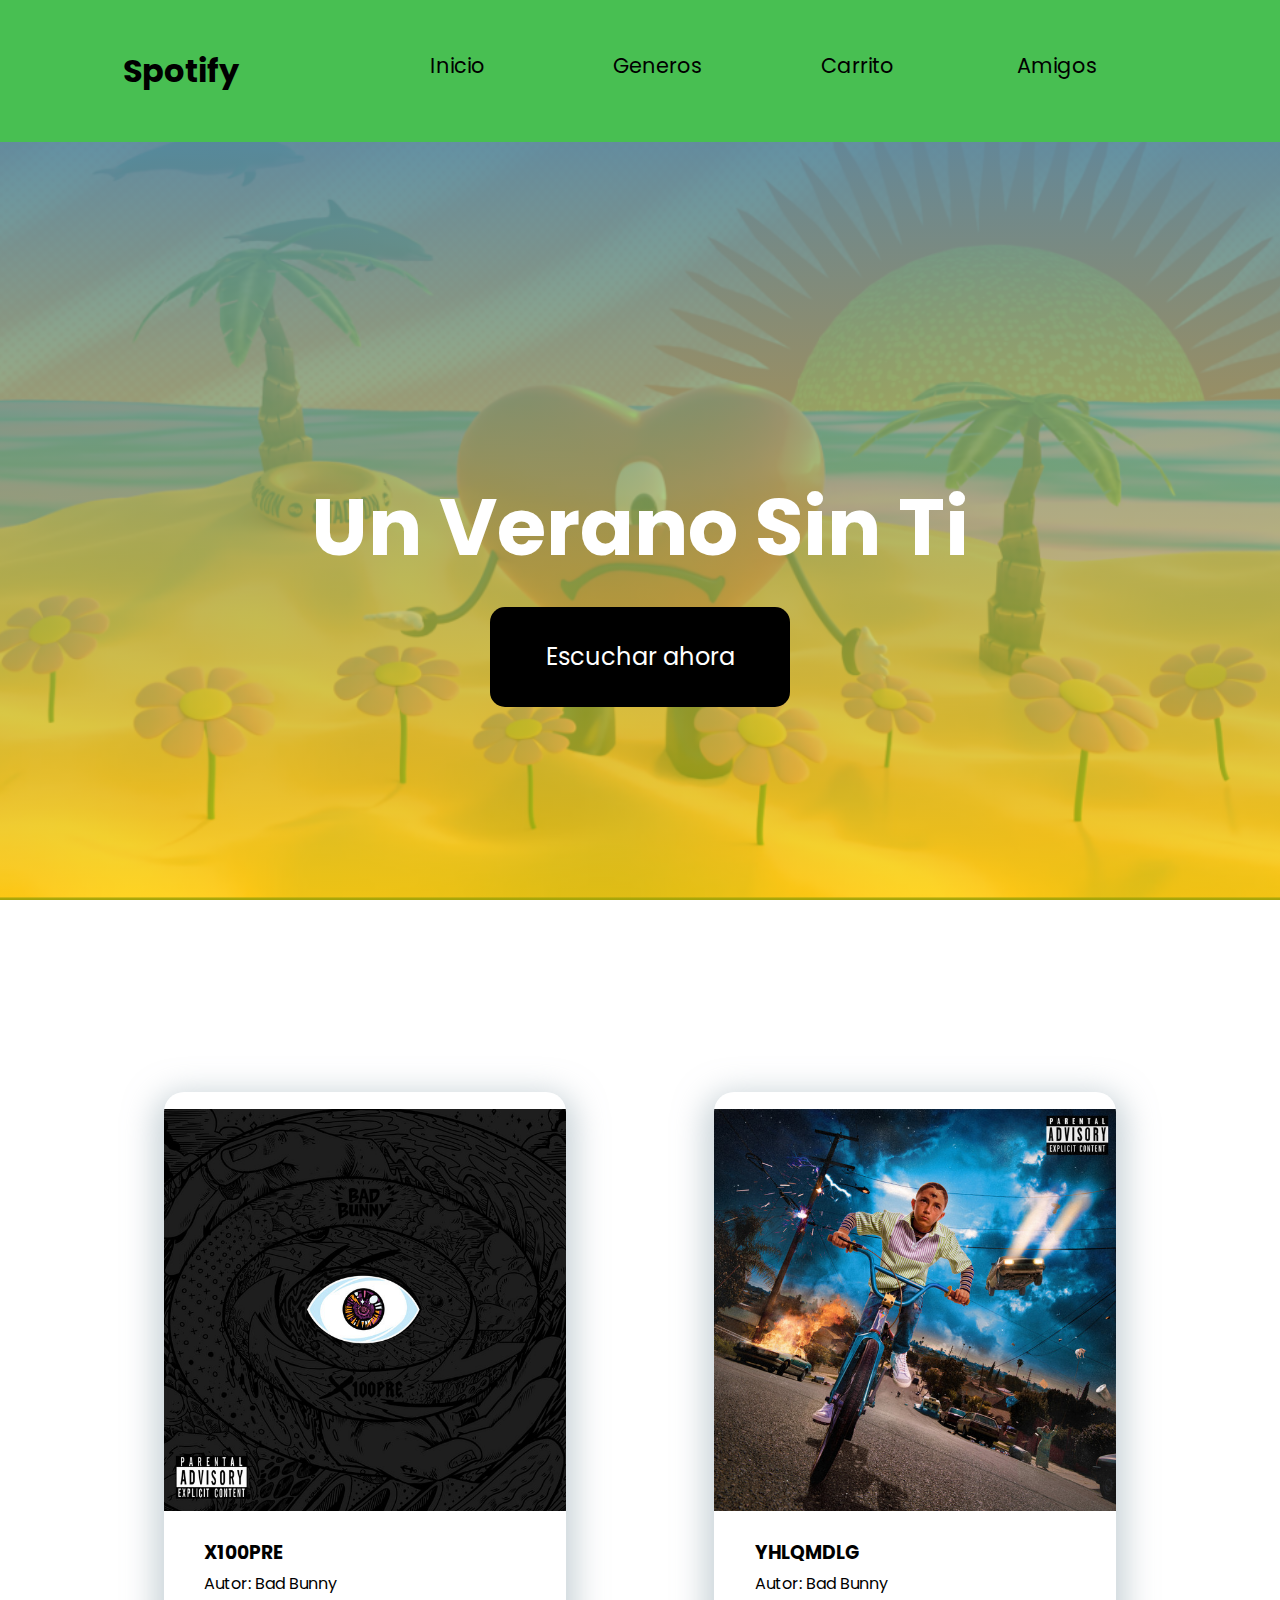
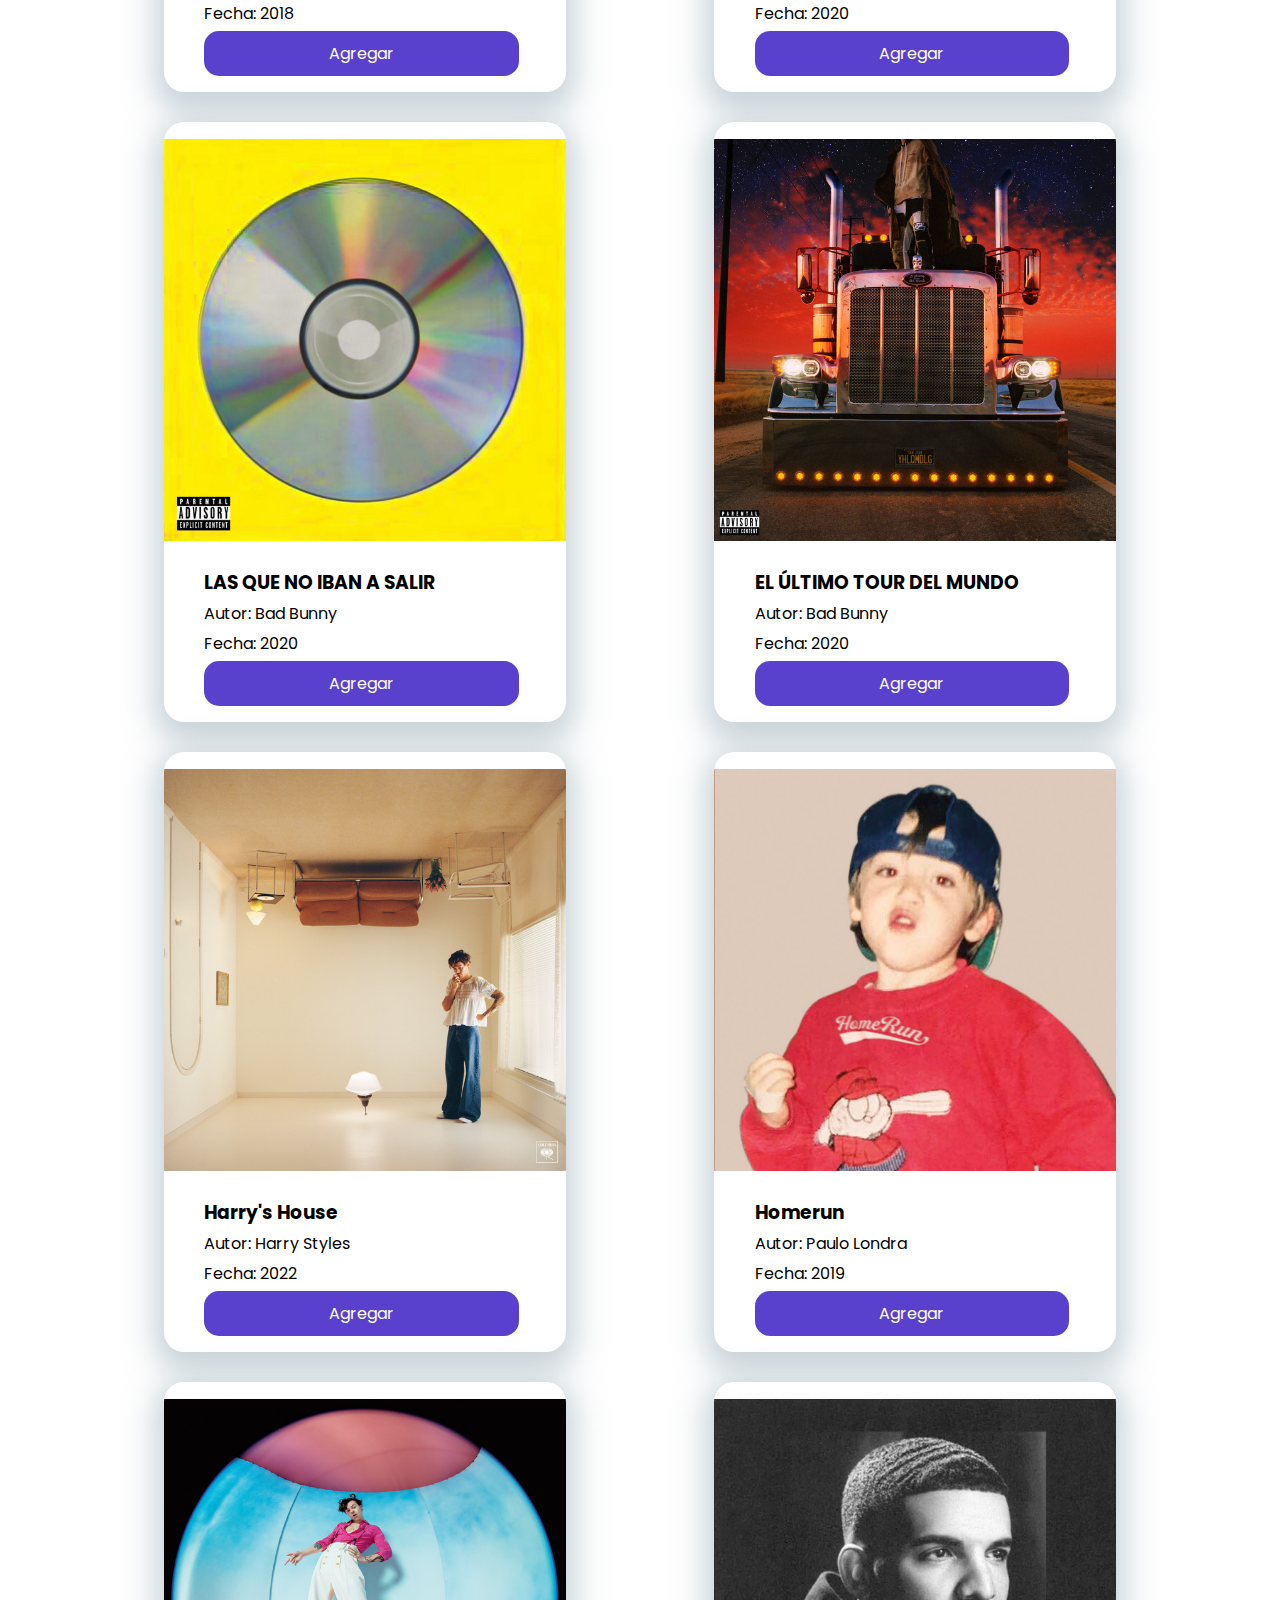
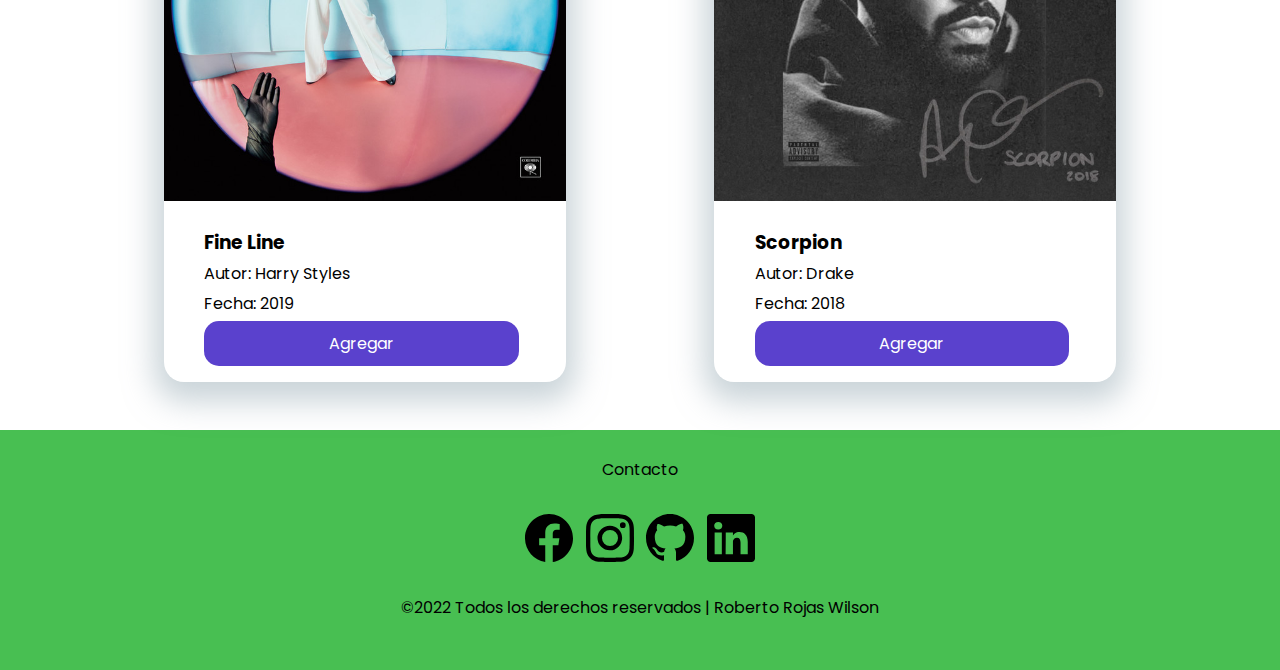
==== index.html @ 4269ed92 "Se movió el index.html a la carpeta raíz y se suavizaron las animaciones de las cards" ====
<!DOCTYPE html>
<html lang="en">
<head>
    <meta charset="UTF-8">
    <meta http-equiv="X-UA-Compatible" content="IE=edge">
    <meta name="viewport" content="width=device-width, initial-scale=1.0">
    <link rel="stylesheet" href="/CSS/estilos.css">
    <title>Spotify</title>
</head>
<body>
    <header class="header">
        <nav class="nav" id="nav">
            <div class="nav__container">
                <h1 class="nav__titulo">Spotify</h1>   
                <svg xmlns="http://www.w3.org/2000/svg" width="16" height="16" fill="currentColor" class="menu_button bi bi-list" viewBox="0 0 16 16">
                    <path fill-rule="evenodd" d="M2.5 12a.5.5 0 0 1 .5-.5h10a.5.5 0 0 1 0 1H3a.5.5 0 0 1-.5-.5zm0-4a.5.5 0 0 1 .5-.5h10a.5.5 0 0 1 0 1H3a.5.5 0 0 1-.5-.5zm0-4a.5.5 0 0 1 .5-.5h10a.5.5 0 0 1 0 1H3a.5.5 0 0 1-.5-.5z"/>
                  </svg> 
                <div class="nav__links">
                    <a href="#" class="nav__link">Inicio</a>

                    <div class="nav__link nav__link--generos">
                        <a href="#" class="nav__link">Generos</a>
                        <ul class="nav__link--listaGeneros">
                            <li class="nav__gen">Regetón</li>
                            <li class="nav__gen">Hip hop</li>
                            <li class="nav__gen">Rock</li>
                            <li class="nav__gen">Rap</li>
                            <li class="nav__gen">Trap</li>
                        </ul> 
                    </div>
                    
                    <div class="nav__link nav__link--carrito">
                        <a href="#" class="nav__link link_carrito">Carrito</a>

                        <div class="nav__link--listaCarrito">

                            <a href="#" class="nav__vaciar">Vaciar</a>

                            <table class="nav__tablaCarrito">                            
                                <thead>
                                    <tr>
                                        <th>Imagen</th>
                                        <th>Nombre</th>
                                        <th>Autor</th>
                                        <th>Cantidad</th>
                                        <th></th>
                                    </tr>
                                </thead>
                            <tbody></tbody>
                            </table> 

                        </div>
                                               
                    </div>

                    <a href="#" class="nav__link">Amigos</a>
                </div>
            </div>
            
        </nav>
        
    </header>
    <div class="hero">
            <div class="hero__info">
                <h1 class="hero__titulo">Un Verano Sin Ti</h1>
                <a href="https://www.youtube.com/watch?v=gG2bqgt_6po&ab_channel=STAC10N" class="hero__mensaje" target="_blank">Escuchar ahora</a>
            </div>
    </div>
    <main class="main">
        <section class="card">
            <div class="card__container">
                <div class="card__item">
                    <figure class="card__picture">
                        <img src="/imagenes/x100PRE.jpg" class="card__img" alt="">
                    </figure>
                    <div class="card__info">
                        <h3 class="card__titulo-album">X100PRE</h3>
                        <p class="card__autor">Autor: Bad Bunny</p>
                        <p class="card__fecha">Fecha: 2018</p>
                        <a href="#" class="card__button" data-id="1">Agregar</a>
                    </div>
                    
                </div>

                <div class="card__item">
                    <figure class="card__picture">
                        <img src="/imagenes/YHLQMDLG.jpg" class="card__img" alt="">
                    </figure>
                    <div class="card__info">
                        <h3 class="card__titulo-album">YHLQMDLG</h3>
                        <p class="card__autor">Autor: Bad Bunny</p>
                        <p class="card__fecha">Fecha: 2020</p>
                        <a href="#" class="card__button" data-id="2">Agregar</a>
                    </div>
                    
                </div>

                <div class="card__item">
                    <figure class="card__picture">
                        <img src="/imagenes/LasQueNoIbanASalir.jpg" class="card__img" alt="">
                    </figure>
                    <div class="card__info">
                        <h3 class="card__titulo-album">LAS QUE NO IBAN A SALIR</h3>
                        <p class="card__autor">Autor: Bad Bunny</p>
                        <p class="card__fecha">Fecha: 2020</p>
                        <a href="#" class="card__button" data-id="3">Agregar</a>
                    </div>
                    
                </div>

                <div class="card__item">
                    <figure class="card__picture">
                        <img src="/imagenes/ElUltimoTourDelMundo.jpg" class="card__img" alt="">
                    </figure>
                    <div class="card__info">
                        <h3 class="card__titulo-album">EL ÚLTIMO TOUR DEL MUNDO</h3>
                        <p class="card__autor">Autor: Bad Bunny</p>
                        <p class="card__fecha">Fecha: 2020</p>
                        <a href="#" class="card__button" data-id="4">Agregar</a>
                    </div>
                    
                </div>

                
                <div class="card__item">
                    <figure class="card__picture">
                        <img src="/imagenes/Harry's House.jpg" class="card__img" alt="">
                    </figure>
                    <div class="card__info">
                        <h3 class="card__titulo-album">Harry's House</h3>
                        <p class="card__autor">Autor: Harry Styles</p>
                        <p class="card__fecha">Fecha: 2022</p>
                        <a href="#" class="card__button" data-id="5">Agregar</a>
                    </div>
                    
                </div>

                <div class="card__item">
                    <figure class="card__picture">
                        <img src="/imagenes/Homerun.jpg" class="card__img" alt="">
                    </figure>
                    <div class="card__info">
                        <h3 class="card__titulo-album">Homerun</h3>
                        <p class="card__autor">Autor: Paulo Londra</p>
                        <p class="card__fecha">Fecha: 2019</p>
                        <a href="#" class="card__button" data-id="6">Agregar</a>
                    </div>
                    
                </div>

                <div class="card__item">
                    <figure class="card__picture">
                        <img src="/imagenes/Fine Line.jpg" class="card__img" alt="">
                    </figure>
                    <div class="card__info">
                        <h3 class="card__titulo-album">Fine Line</h3>
                        <p class="card__autor">Autor: Harry Styles</p>
                        <p class="card__fecha">Fecha: 2019</p>
                        <a href="#" class="card__button" data-id="7">Agregar</a>
                    </div>
                    
                </div>

                <div class="card__item">
                    <figure class="card__picture">
                        <img src="/imagenes/Scorpion.jpg" class="card__img" alt="">
                    </figure>
                    <div class="card__info">
                        <h3 class="card__titulo-album">Scorpion</h3>
                        <p class="card__autor">Autor: Drake</p>
                        <p class="card__fecha">Fecha: 2018</p>
                        <a href="#" class="card__button" data-id="8">Agregar</a>
                    </div>
                    
                </div>
            </div>
        </section>
    </main>

    <footer class="footer">
        <div class="footer__container">
            <div class="footer__contacto_container">
                <p class="footer__parrafo">Contacto</p>
                <div class="footer__logos_container">
                    <div class="footer__link_container footer__facebook_container">
                        <a href="https://www.facebook.com/robertorj.wilson/" target="_blank" class="link_facebook">
                            <img src="/Assets/facebook.svg" alt="" class="footer__img">
                        </a>                       
                    </div>

                    <div class="footer__link_container footer__instagram_container">
                        <a href="https://www.instagram.com/robertorwilson/" target="_blank" class="link_instagram">
                            <img src="/Assets/instagram.svg" alt="" class="footer__img">
                        </a>                       
                    </div>

                    <div class="footer__link_container footer__github_container">
                        <a href="https://github.com/roberto-rw" target="_blank" class="link_github">
                            <img src="/Assets/github.svg" alt="" class="footer__img">
                        </a>                       
                    </div>

                    <div class="footer__link_container footer__linkedin_container">
                        <a href="https://www.linkedin.com/in/roberto-rojas-wilson-aa14961b6/" target="_blank" class="link_linkedin">
                            <img src="/Assets/linkedin.svg" alt="" class="footer__img">
                        </a>                       
                    </div>
                </div>
            </div>
            <p class="footer__parrafo">©2022 Todos los derechos reservados | Roberto Rojas Wilson</p>
        </div>
    </footer>


    <script src="../JavaScript/carrito.js"></script>
    <script src="../JavaScript/menu.js"></script>
</body>
</html>
---- CSS/estilos.css ----
@import url('https://fonts.googleapis.com/css2?family=Inter:wght@300;400;500;700&family=Poppins:wght@100;200;300;400;500;700&display=swap');
*{
    margin: 0;
    padding: 0;
    box-sizing: border-box;
}

:root{
    --main_color: rgb(72, 191, 82);
}

body{
    font-family: 'Poppins', sans-serif;
}

.nav{
    display: flex;
    width: 100%;
    height: 142px;
    background: var(--main_color);
}

.nav__container{
    display: flex;
    width: 90%;
    height: 100%;
    justify-content: space-around;
    align-items: center;
    margin: 0 auto;   
}

.nav__links{
    display: flex;
    height: 100%; 
    flex-wrap: wrap;  
}

.nav__link{
    height: 100%;
    width: 200px;
    text-decoration: none;
    text-align: center;
    align-items: center;
    font-size: 1.3rem;
    padding: 30px 0px;
    line-height: 72px;
    color: black;
}

.nav__link--generos{
    width: 200px;
    padding: 30px 0;
}

.nav__link--listaCarrito{
    position: relative;
    display: none;
    font-size: 1rem;
    width: 650px;
    right: 250px;
    top: 30px;
    background: #fff;
    color: black;
    flex-direction: column;
    border-radius: 10px;
}

.nav__tablaCarrito{
    border-top: 1px solid black;
    width: 90%;
    margin: 0 auto;
    border-collapse: collapse;
}

.carrito-row:hover{
    cursor: pointer;
}

.nav__link--carrito:hover .nav__link--listaCarrito{
    display: flex;
    flex-direction: column;
    opacity: 1;
}

.nav__link--listaGeneros{
    position: relative;
    display: none;
    width: 200px;
    background: steelblue;
    flex-direction: column;
    top: 40px;
}

.nav__link--generos:hover .nav__link--listaGeneros{
    display: flex;
    flex-direction: column;
}

.nav__gen{
    display:flex;
    padding: 10px 0;
    justify-content: center;
}

.nav__gen:hover{   
    cursor: pointer;
    background: rgb(149, 156, 169);
    transition: all .2s;
}

.nav__vaciar:hover, .nav__link:hover{
    background: rgb(140, 143, 174);
    color: #fff;
}

.nav__vaciar{
    display: inline-block;
    width: 60%;
    text-decoration: none;
    background-color: black;
    color: #fff;
    border-radius: 10px;
    margin: 15px auto;
    padding: 1px 0;
    text-align: center;
}

.img_carrito{
    border-radius: 15px;
}

.borrar-album{
    background: red;
    border-radius: 50%;
    color: #fff;
    text-decoration: none;
    padding: 3.5px 10px;
}

.nav__titulo{
    font-size: 2rem;
}

.hero{
    width: 100%;
    height: 100vh;
    background-repeat: no-repeat;
    background-size: cover;
    background-position: center;
    background-attachment: fixed;
    background-image: linear-gradient(rgb(70, 131, 180), rgba(255, 255, 0, 0.606)) , url(../imagenes/banner2.png);
    padding: 0.1px;   
}

.hero__info{
    margin-top: calc(50vh - 115px); 
}

.hero__titulo{
    margin: 0 auto;
    text-align: center;
    font-size: 5rem;
    color: #fff;
    line-height: 100px;
    border-radius: 15px;
    width: 70%;
}

.hero__mensaje{
    display: block;
    margin: 0 auto;
    text-align: center;
    text-decoration: none;
    font-size: 1.5rem;
    background: black;
    color: #fff;
    width: 300px;
    height: 100px;
    line-height: 100px;
    border-radius: 15px;
    margin-top: 30px; 
}

.main{
    width: 100%;
}

.card{
    width: 93%;
    margin: 0 auto;
    padding: 0.1px;
}

.card__container{
    display: flex;
    justify-content: space-between;
    align-content: space-between;
    flex-wrap: wrap;
    gap: 30px;
    margin-top: 50px;
}

.card__item{
    height: 600px;
    background-color: #fff;
    border-radius: 20px;
    align-content: center;
    overflow: hidden;
    box-shadow: 0 10px 30px 10px rgba(150,170,180,0.5);
}

.card__img{
    height: 100%;
    width: 100%;
}

.card__picture{
    height: 67%;
}

.card__info{
    height: 23%;
    display: flex;
    margin-top: 27px;
    flex-direction: column;
    justify-content: space-between;
    margin-left: 10%;
}

.card__button{
    background: rgb(90, 65, 205);
    text-align: center;
    padding: 10px 10px;
    margin-right: 47px;
    color: white;
    text-decoration: none;
    border-radius: 15px;
}

.card__item:hover{
     /* transition: property | duration | timing-function | delay */ 
    transition: transform 0.2s linear 0s;
    transform: translateY(-4%);
    cursor: pointer;
}

.card__item:not(:hover){
    transition: transform 0.2s linear 0s;
}

.menu_button{
    display: none;
}

.card__button:hover{
    background: rgb(150, 138, 206);
}

.footer{
    background: var(--main_color);
    margin-top: 3em;
    height: 15em;
}

.footer__container{
    display: flex;
    margin: 0 auto;
    width: 90%;
    height: 90%;
    flex-direction: column;
    justify-content: space-evenly;
    align-items: center;
}

.footer__parrafo{
    text-align: center;
}

.footer__contacto_container{
    width: 20%;
}

.footer__logos_container{
    display: flex;
    justify-content: space-between;
    margin-top: 2em;
    flex-wrap: wrap;
}

.footer__img{
    width: 3em;
}

@media screen and (max-width: 1377px){
    .card__container{
        justify-content: space-evenly;
    }
}

@media screen and (max-width: 1017px){


        .nav__container{
            flex-wrap: wrap;
            margin-top: 2em;
            align-items: flex-start;
            width: 100%;
        }

        .nav__links{
            height: 0vh;
            overflow: hidden;
            top: 10px;
            width: 100%;
            flex-direction: column;
            text-align: center;
            margin-top: 2.5em;
            transition: all 0.8s ease;   
        }

        .nav__links_activo{
            display: block;
            height: 40vh;
        }

        .menu_button{
            display: block;
            width: 3em;
            height: 40%;
            cursor: pointer;
        }

        .nav__link{
            display: block;
            width: 100%;
            color: #fff;
            height: 4em;
            line-height: 4em;
            margin: 0;
            padding: 0;
            background: black;
        }

        .nav__link--generos:hover .nav__link--listaGeneros{
            width: 100%;
            height: 100%;
            top: -25px;
        }

        .nav__link--carrito:hover .nav__link--listaCarrito{
            display: none;
        }
        
        .nav__gen{
            padding: 0;
            height: 60px;
            line-height: 60px;
            background: steelblue;
        }

        .footer{
            height: 25em;
        }
    
}
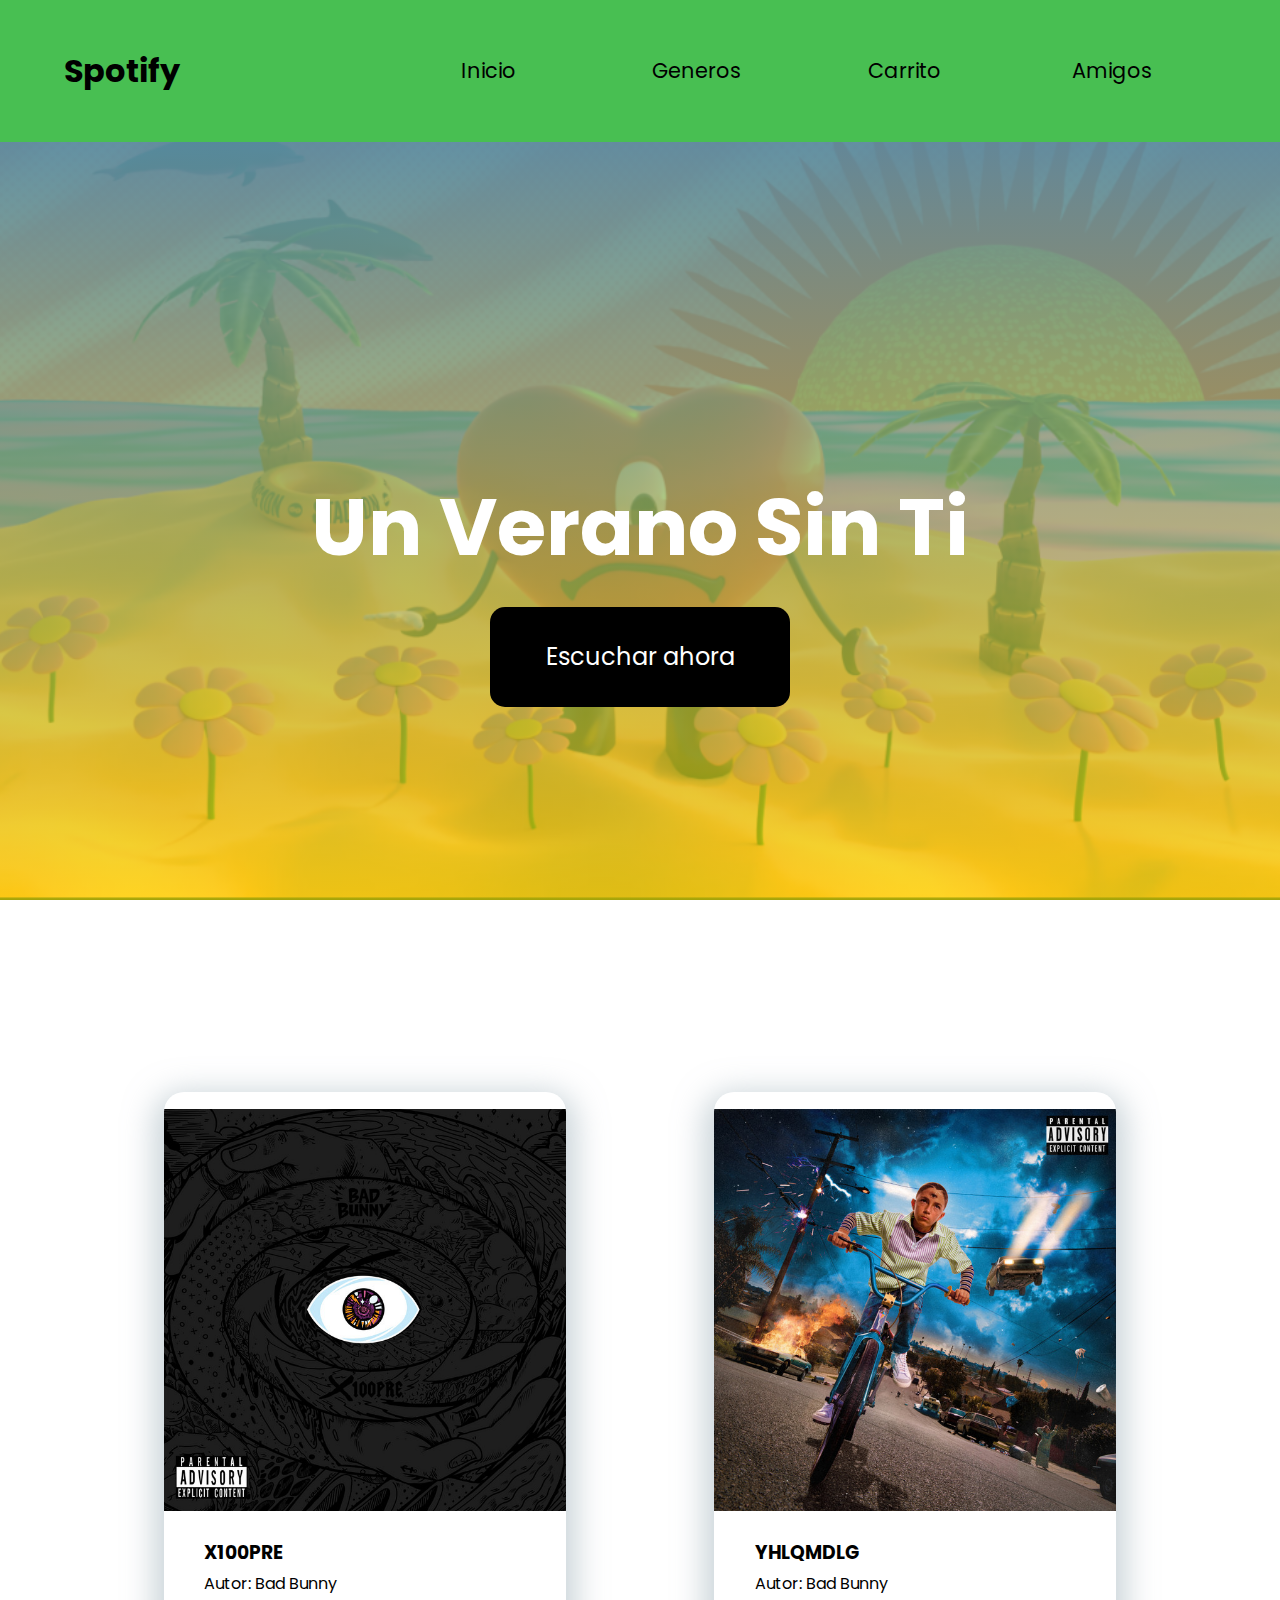
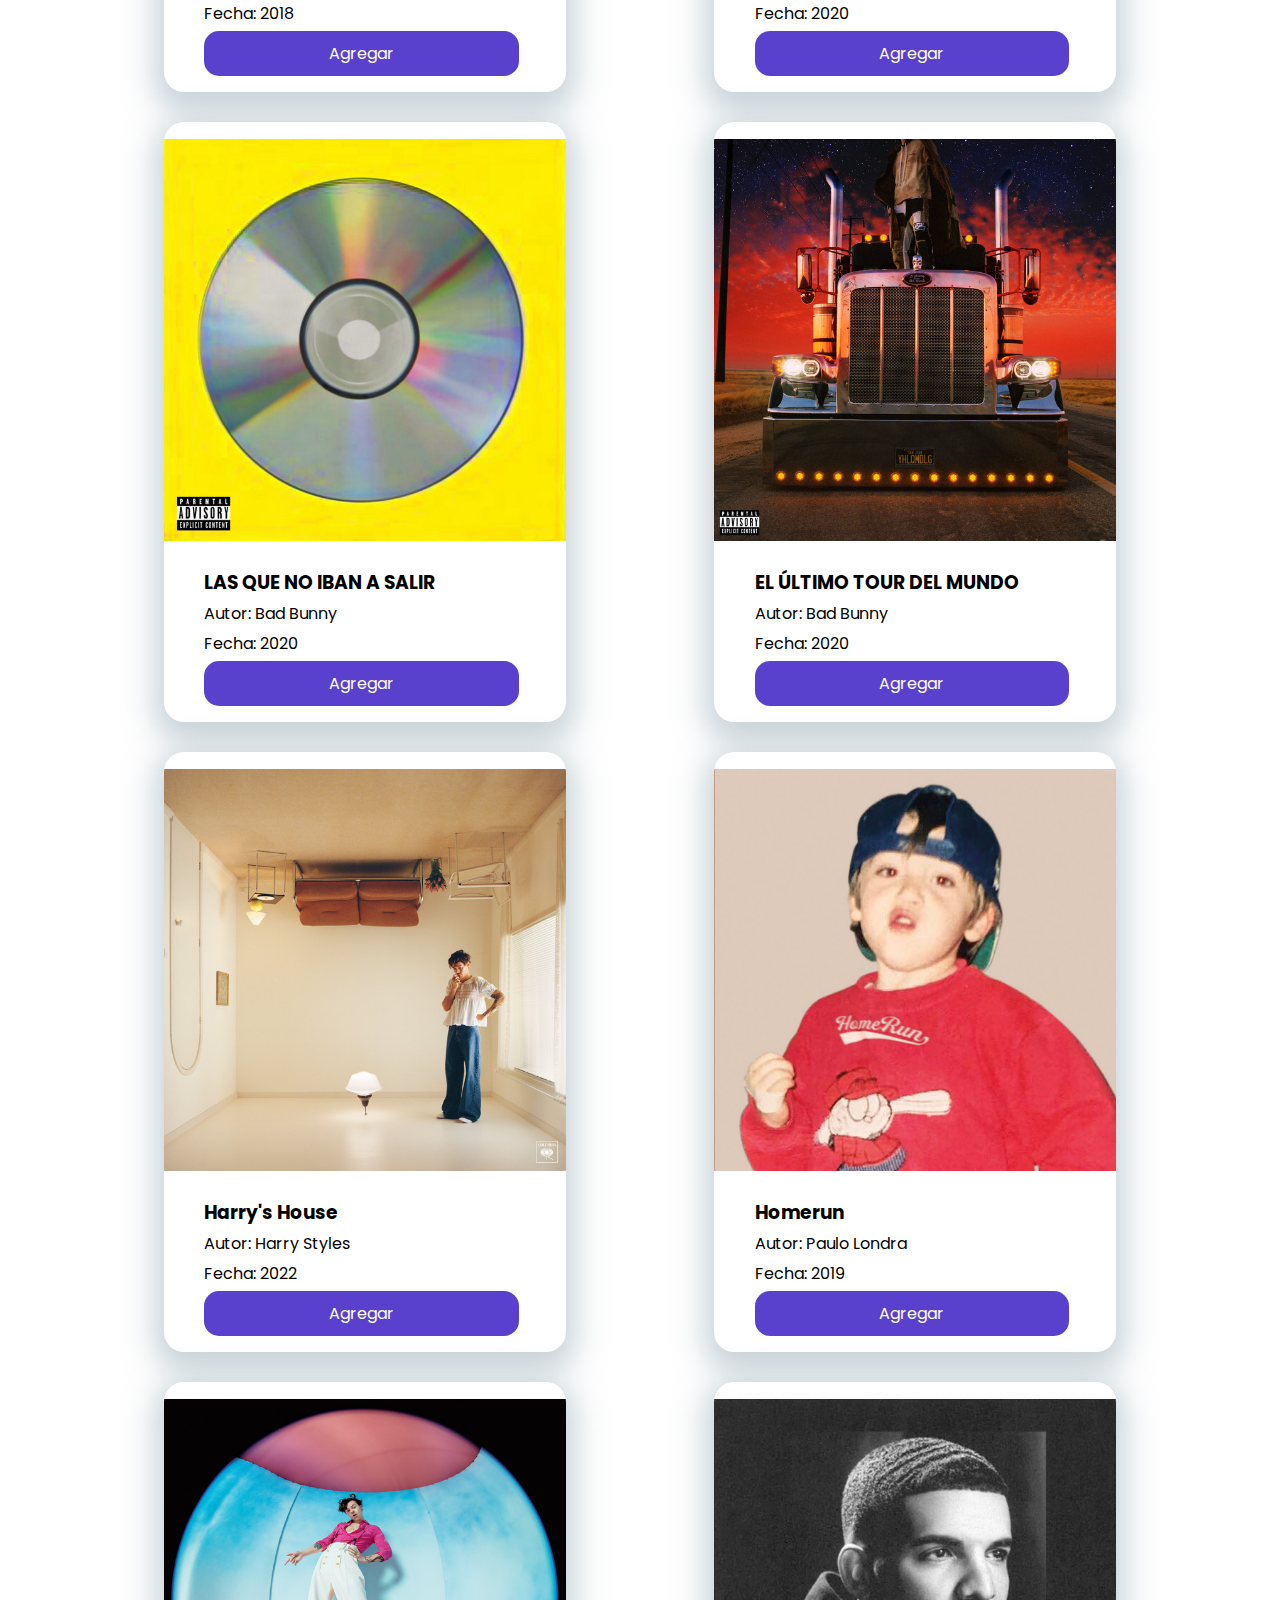
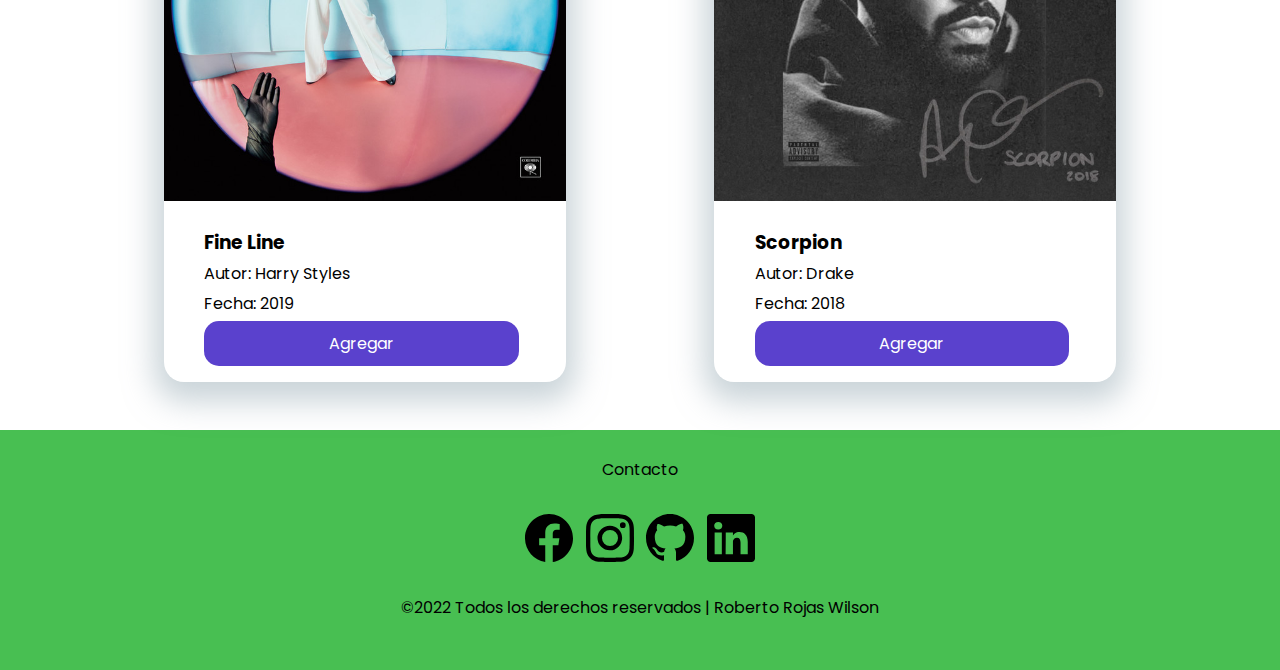
==== commit c20d2e56: "Se simplificó el código de CSS" ====
--- a/index.html
+++ b/index.html
@@ -52,8 +52,12 @@
                         </div>
                                                
                     </div>
-
                     <a href="#" class="nav__link">Amigos</a>
+                    <!-- <a href="#" class="nav__link">Amigos</a>
+                    <a href="#" class="nav__link">Amigos</a>
+                    <a href="#" class="nav__link">Amigos</a>
+                    <a href="#" class="nav__link">Amigos</a> -->
+                    
                 </div>
             </div>
             
--- a/CSS/estilos.css
+++ b/CSS/estilos.css
@@ -7,6 +7,7 @@
 
 :root{
     --main_color: rgb(72, 191, 82);
+    --hover_color: rgb(140, 143, 174);
 }
 
 body{
@@ -23,53 +24,55 @@
 .nav__container{
     display: flex;
     width: 90%;
-    height: 100%;
-    justify-content: space-around;
+
+    justify-content: space-between;
     align-items: center;
     margin: 0 auto;   
 }
 
 .nav__links{
     display: flex;
+    flex-wrap: wrap; 
     height: 100%; 
-    flex-wrap: wrap;  
 }
 
 .nav__link{
+    width: 10em;
+    text-decoration: none;
+    text-align: center;
+    font-size: 1.3rem;
+    line-height: 142px;
+    color: black;
     height: 100%;
-    width: 200px;
-    text-decoration: none;
-    text-align: center;
-    align-items: center;
-    font-size: 1.3rem;
-    padding: 30px 0px;
-    line-height: 72px;
-    color: black;
-}
-
-.nav__link--generos{
-    width: 200px;
-    padding: 30px 0;
+}
+.nav__link--carrito{
+    position: relative;
 }
 
 .nav__link--listaCarrito{
-    position: relative;
-    display: none;
+    position: absolute;
     font-size: 1rem;
-    width: 650px;
-    right: 250px;
-    top: 30px;
+    width: 40em;
     background: #fff;
     color: black;
-    flex-direction: column;
     border-radius: 10px;
+    left: -13.5em;
+    visibility: hidden;
 }
 
 .nav__tablaCarrito{
-    border-top: 1px solid black;
+    border-top: 1px solid black;;
     width: 90%;
     margin: 0 auto;
     border-collapse: collapse;
+}
+
+tr{
+    line-height: 4rem;
+}
+
+td{
+    line-height: 3rem;
 }
 
 .carrito-row:hover{
@@ -77,52 +80,55 @@
 }
 
 .nav__link--carrito:hover .nav__link--listaCarrito{
-    display: flex;
-    flex-direction: column;
-    opacity: 1;
+    visibility: visible;
+}
+
+.nav__link--generos{
+    position: relative;
 }
 
 .nav__link--listaGeneros{
-    position: relative;
-    display: none;
-    width: 200px;
+    position: absolute;
     background: steelblue;
     flex-direction: column;
-    top: 40px;
+    visibility: hidden;
+    list-style: none;
+    top: 100%;
+    width: 100%;
+    z-index: 1;
 }
 
 .nav__link--generos:hover .nav__link--listaGeneros{
-    display: flex;
-    flex-direction: column;
+    visibility: visible;
 }
 
 .nav__gen{
-    display:flex;
-    padding: 10px 0;
-    justify-content: center;
+    height: 3em;
+    line-height: 3em;
+    color: #fff;
 }
 
 .nav__gen:hover{   
     cursor: pointer;
-    background: rgb(149, 156, 169);
+    background: var(--hover_color);
     transition: all .2s;
 }
 
 .nav__vaciar:hover, .nav__link:hover{
-    background: rgb(140, 143, 174);
-    color: #fff;
+    background: var(--hover_color);
 }
 
 .nav__vaciar{
-    display: inline-block;
+    display: block;
+    margin: 1em auto;
     width: 60%;
     text-decoration: none;
     background-color: black;
     color: #fff;
-    border-radius: 10px;
-    margin: 15px auto;
-    padding: 1px 0;
-    text-align: center;
+    border-radius: 10px; 
+    text-align: center;
+    height: 3.5em;
+    line-height: 3.5em;
 }
 
 .img_carrito{
@@ -253,7 +259,7 @@
 }
 
 .card__button:hover{
-    background: rgb(150, 138, 206);
+    background: var(--hover_color);
 }
 
 .footer{
@@ -278,6 +284,8 @@
 
 .footer__contacto_container{
     width: 20%;
+    display: flex;
+    flex-direction: column;
 }
 
 .footer__logos_container{
@@ -299,15 +307,16 @@
 
 @media screen and (max-width: 1017px){
 
-
         .nav__container{
             flex-wrap: wrap;
             margin-top: 2em;
-            align-items: flex-start;
+            justify-content: space-around;
+            align-items: center;
             width: 100%;
         }
 
         .nav__links{
+            display: block;
             height: 0vh;
             overflow: hidden;
             top: 10px;
@@ -315,16 +324,16 @@
             flex-direction: column;
             text-align: center;
             margin-top: 2.5em;
-            transition: all 0.8s ease;   
+            transition: all .7s ease;   
+            z-index: 1;
         }
 
         .nav__links_activo{
-            display: block;
-            height: 40vh;
+            height: 100vh;
         }
 
         .menu_button{
-            display: block;
+            display: flex;
             width: 3em;
             height: 40%;
             cursor: pointer;
@@ -336,32 +345,38 @@
             color: #fff;
             height: 4em;
             line-height: 4em;
-            margin: 0;
-            padding: 0;
             background: black;
         }
 
-        .nav__link--generos:hover .nav__link--listaGeneros{
-            width: 100%;
+        .nav__link--carrito:hover .nav__link--listaCarrito{
+            display: none;
+        }
+
+        /* .nav__link--generos:hover .nav__link--listaGeneros{
+            display: flex;
+            width: 100%; 
             height: 100%;
             top: -25px;
         }
 
-        .nav__link--carrito:hover .nav__link--listaCarrito{
-            display: none;
-        }
-        
         .nav__gen{
             padding: 0;
             height: 60px;
             line-height: 60px;
             background: steelblue;
-        }
+        } */
 
         .footer{
             height: 25em;
-        }
-    
-}
-
-
+        }  
+}
+
+@media screen and (max-width: 700px){
+
+    .footer__contacto_container{
+        width: 80%;
+    }
+
+}
+
+
